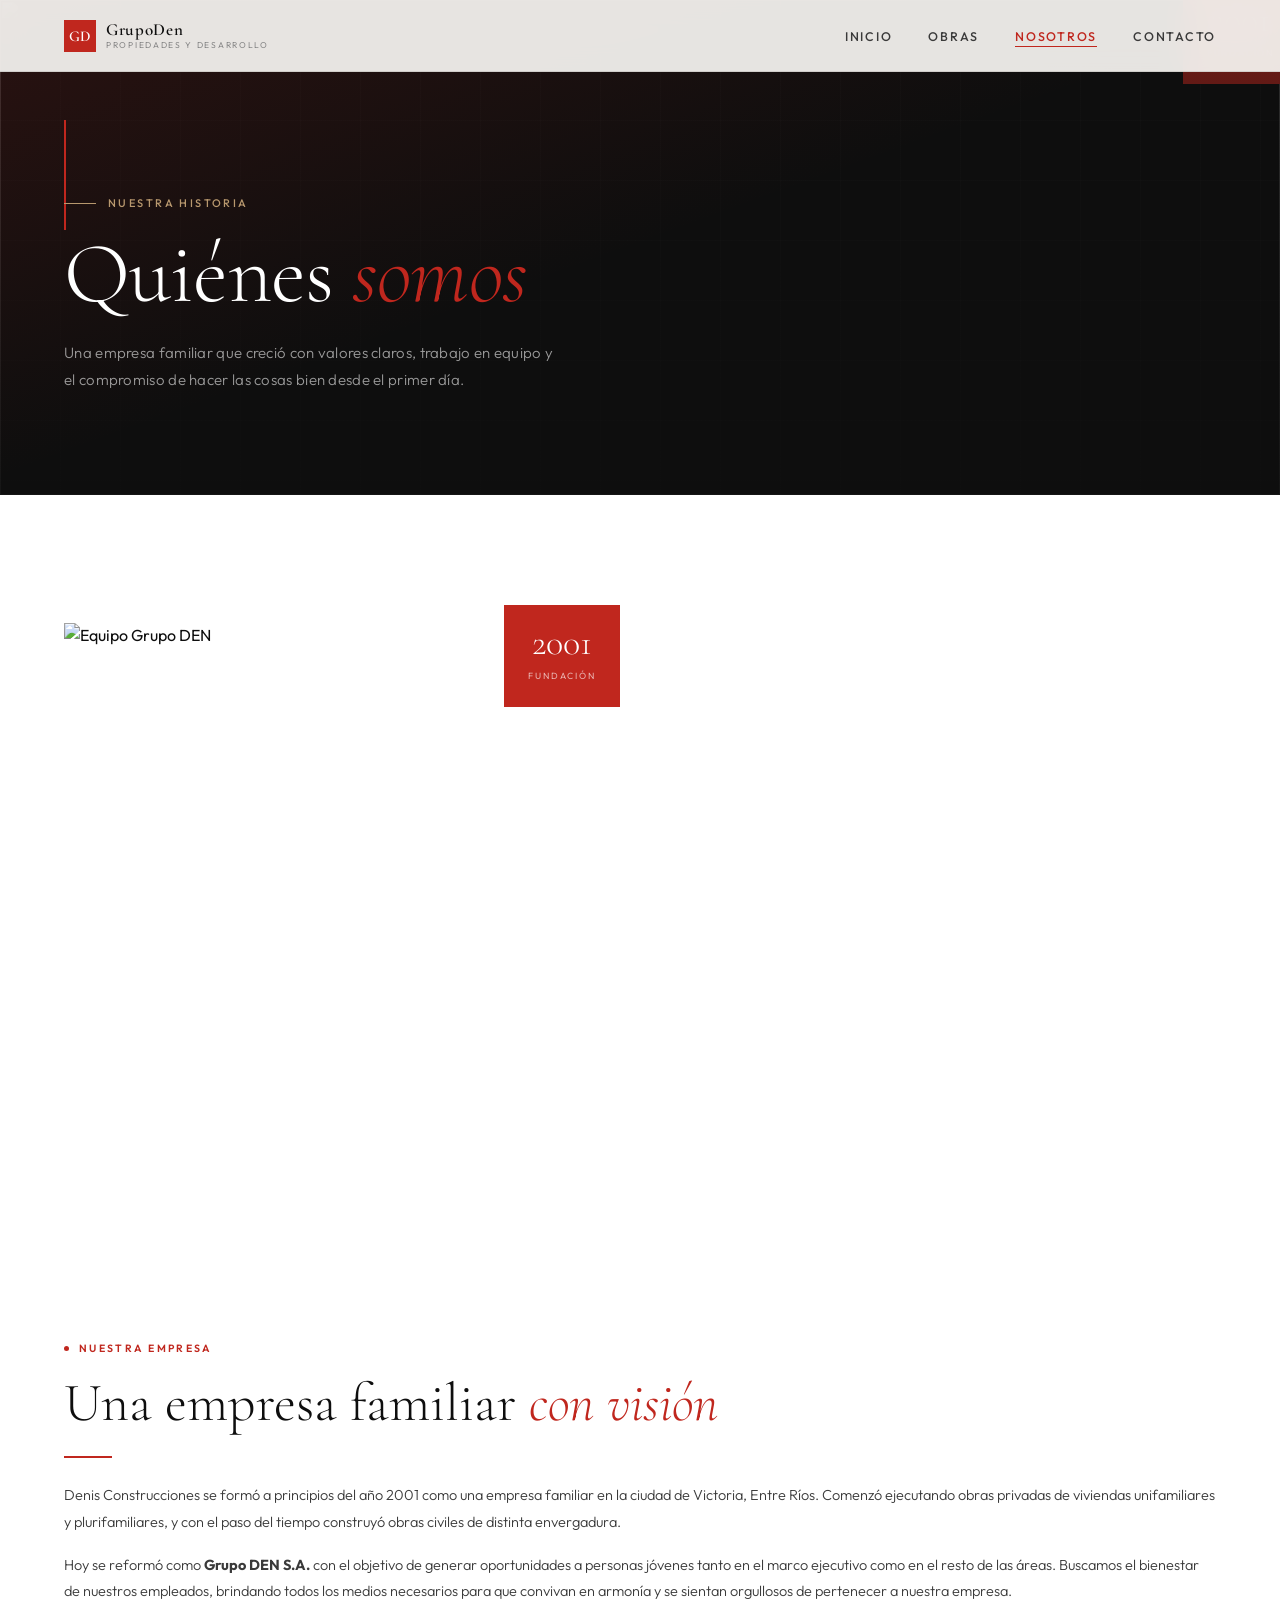
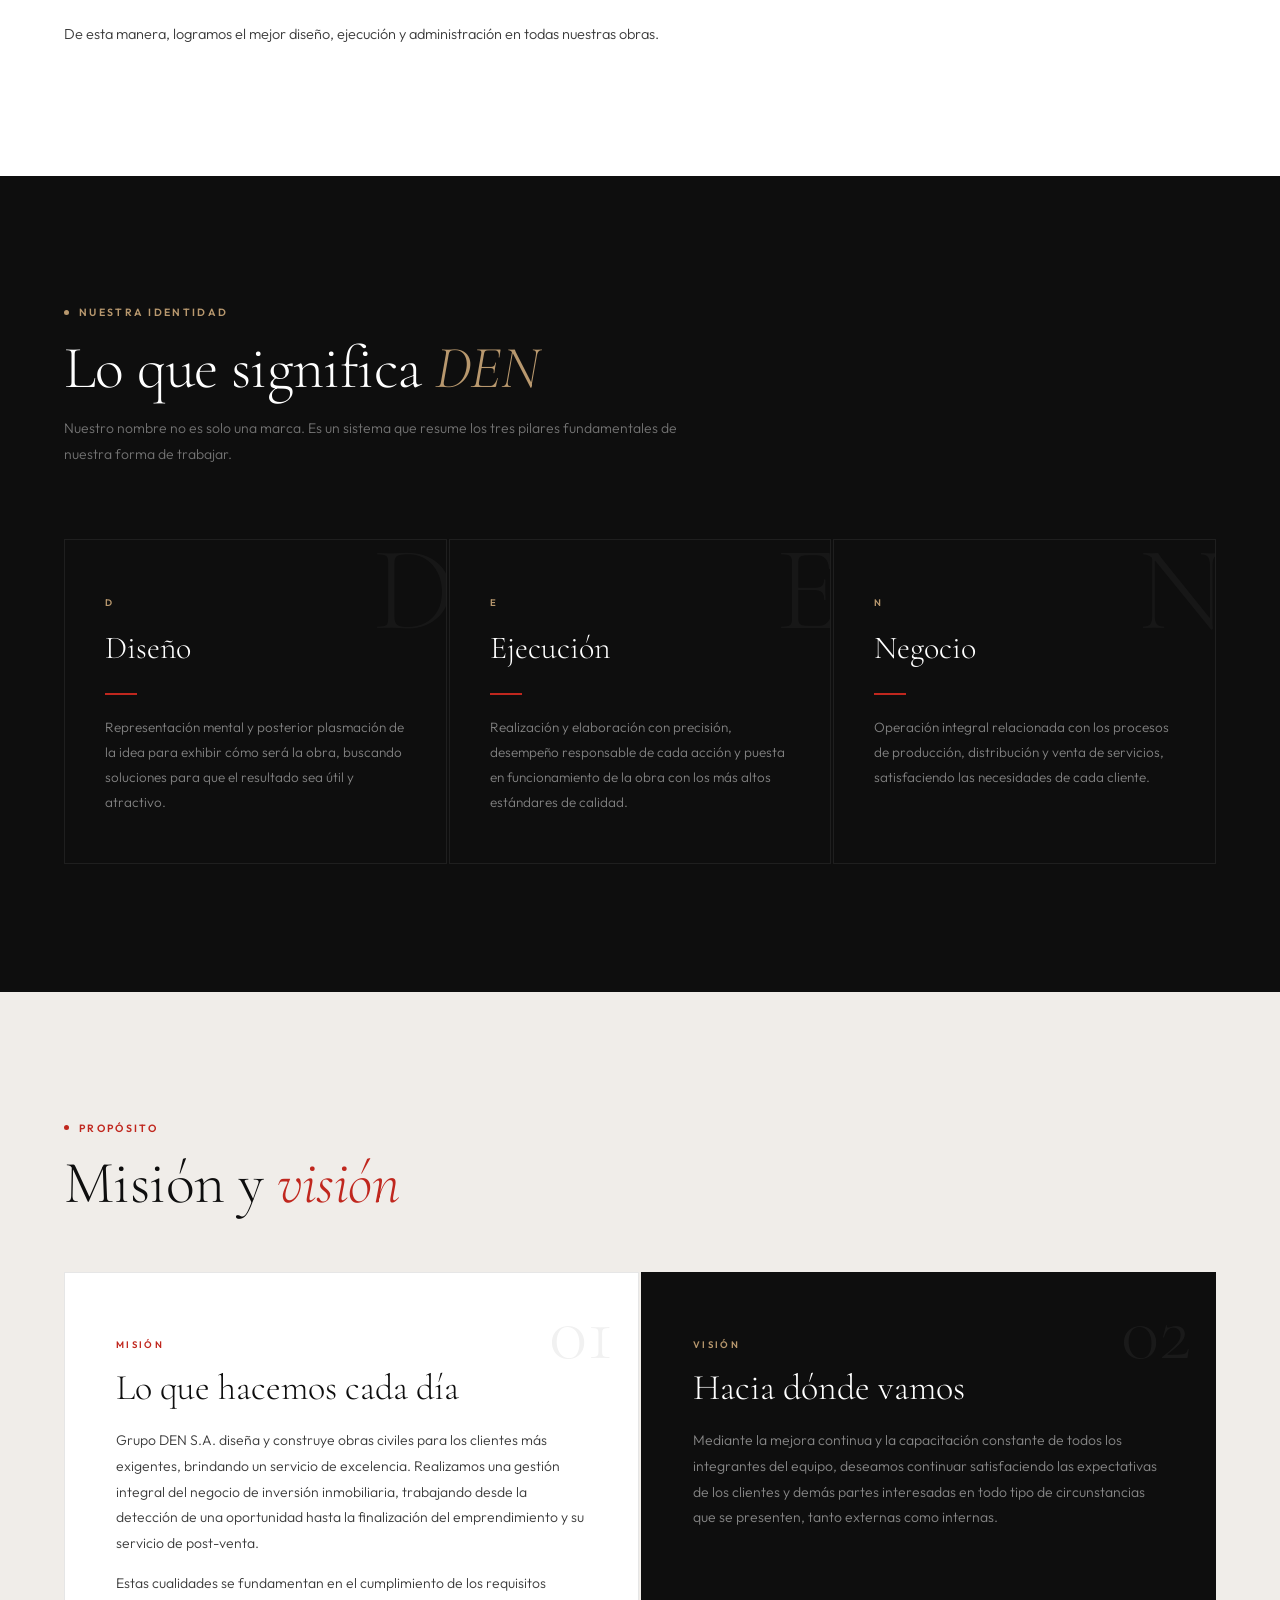
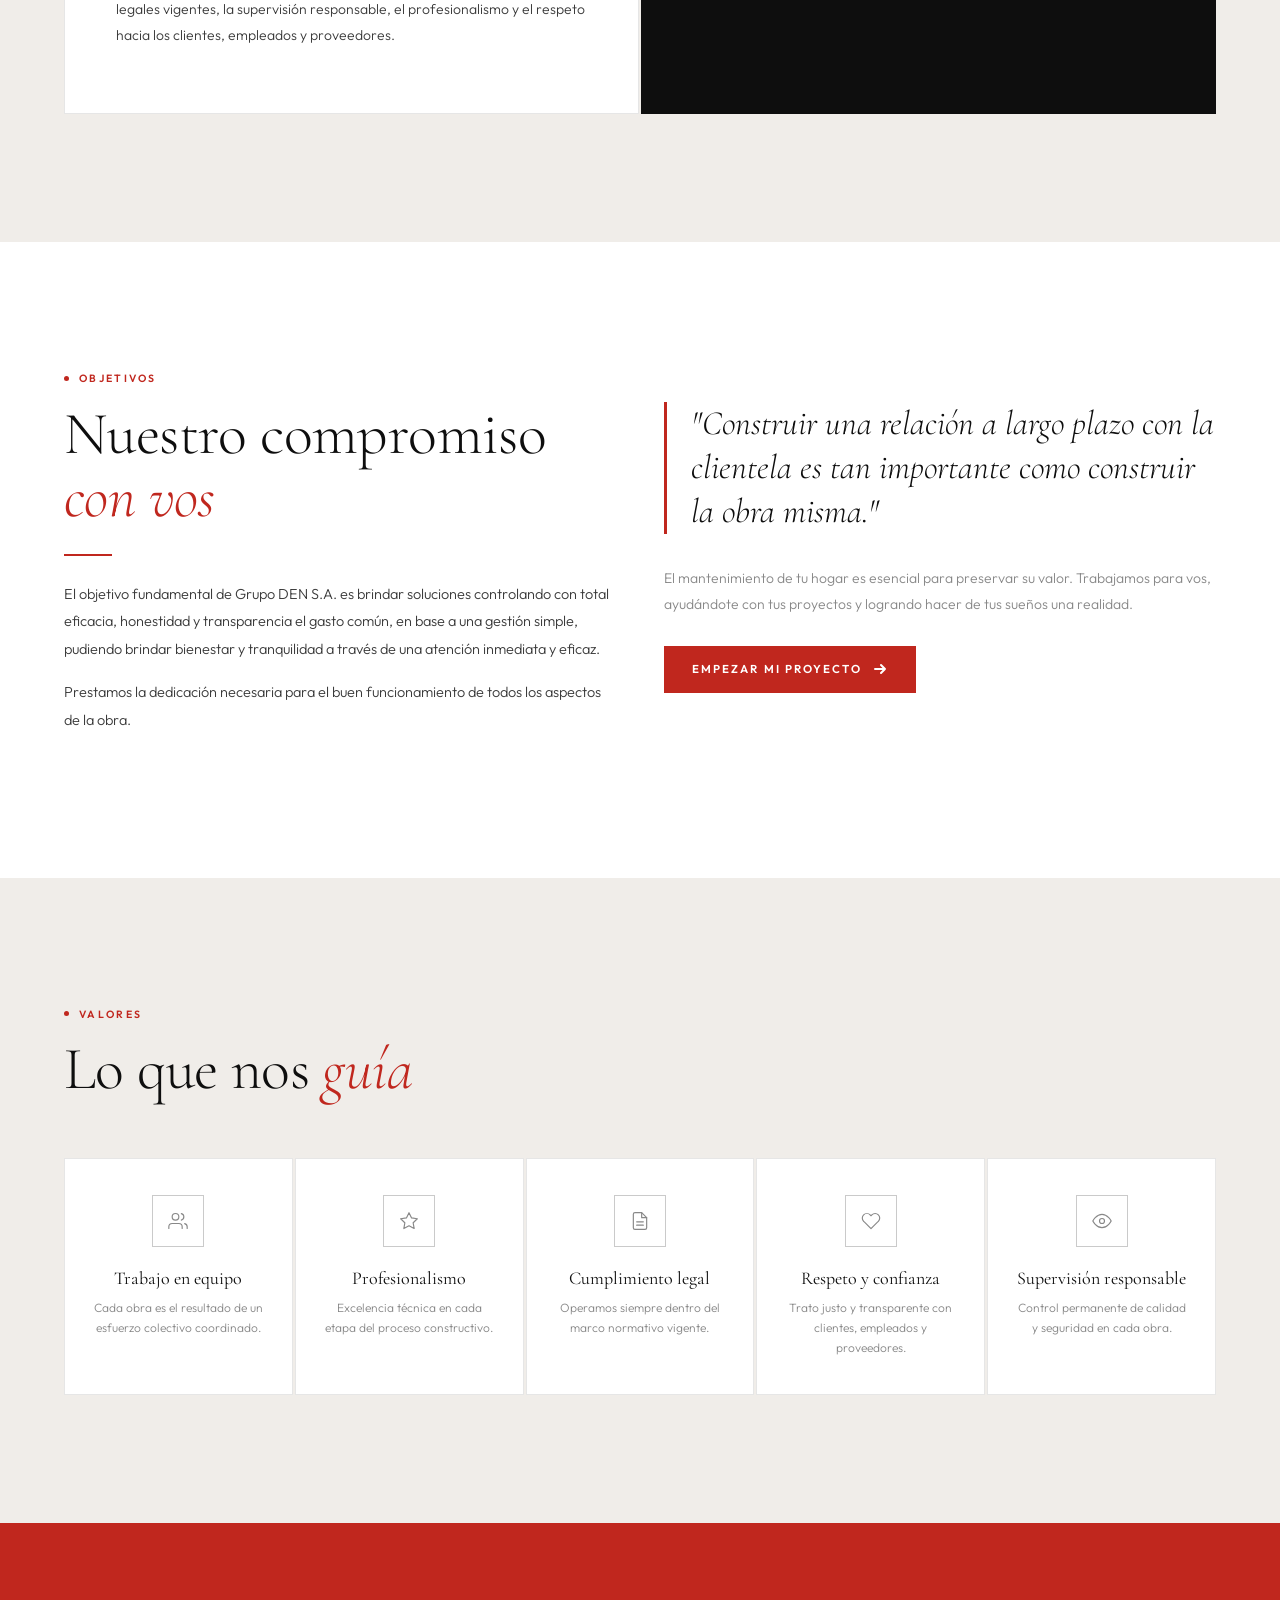
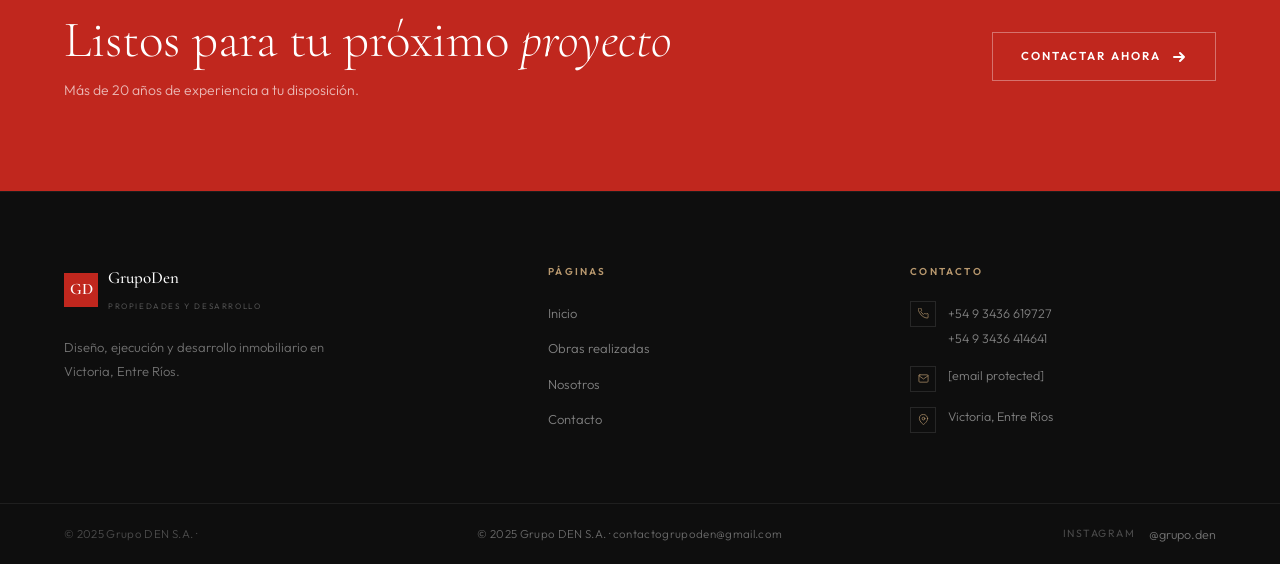
==== acerca.html @ 1c5326aa "main" ====
<!DOCTYPE html>
<html lang="es">
<head>
  <meta charset="UTF-8" />
  <meta name="viewport" content="width=device-width, initial-scale=1.0" />
  <meta name="description" content="Conocé a Grupo DEN — Misión, visión, valores e historia de la constructora familiar de Victoria, Entre Ríos." />
  <title>Nosotros | Grupo DEN</title>
  <link rel="preconnect" href="https://fonts.googleapis.com" />
  <link rel="preconnect" href="https://fonts.gstatic.com" crossorigin />
  <link href="https://fonts.googleapis.com/css2?family=Cormorant+Garamond:ital,wght@0,300;0,400;0,500;0,600;1,300;1,400&family=Outfit:wght@300;400;500;600&display=swap" rel="stylesheet" />
  <link rel="stylesheet" href="css/style.css" />
  <style>
    /* ── ACERCA-SPECIFIC ──────────────────────────────── */

    /* ─ Historia ────── */
    .historia-grid {
      display: grid;
      grid-template-columns: 1fr 1fr;
      gap: clamp(40px, 6vw, 100px);
      align-items: center;
    }
    @media (max-width: 860px) { .historia-grid { grid-template-columns: 1fr; } }

    .historia-img-wrap { position: relative; order: -1; }
    @media (max-width: 860px) { .historia-img-wrap { order: 0; } }

    .historia-img-wrap img {
      width: 100%; aspect-ratio: 3/4; object-fit: cover;
    }
    .historia-year {
      position: absolute; top: -18px; right: -18px;
      background: var(--red);
      padding: 20px 24px;
      text-align: center;
    }
    @media (max-width: 560px) { .historia-year { top: 0; right: 0; } }
    .historia-year strong {
      display: block; font-family: var(--font-display);
      font-size: 36px; font-weight: 300; color: #fff; line-height: 1;
    }
    .historia-year span {
      font-size: 9px; letter-spacing: 0.2em;
      text-transform: uppercase; color: rgba(255,255,255,0.65);
    }

    .historia-text h2 {
      font-family: var(--font-display);
      font-size: clamp(32px, 4.5vw, 54px);
      font-weight: 300; line-height: 1.1; margin-bottom: 24px;
    }
    .historia-text h2 em { font-style: italic; color: var(--red); }
    .historia-text p {
      font-size: 14.5px; font-weight: 300;
      color: var(--ink-soft); line-height: 1.85; margin-bottom: 16px;
    }
    .historia-text p:last-child { margin-bottom: 0; }

    /* ─ DEN Identidad ──── */
    .den-section { padding: clamp(72px,10vw,130px) var(--gutter); background: var(--ink); }
    .den-header {
      max-width: 620px; margin-bottom: 72px;
    }
    .den-grid {
      display: grid;
      grid-template-columns: repeat(3, 1fr);
      gap: 2px;
    }
    @media (max-width: 780px) { .den-grid { grid-template-columns: 1fr; } }

    .den-card {
      padding: 48px 40px;
      border: 1px solid rgba(255,255,255,0.07);
      position: relative; overflow: hidden;
      transition: background 0.3s;
    }
    .den-card:hover { background: rgba(255,255,255,0.03); }
    .den-letter {
      font-family: var(--font-display);
      font-size: 120px; font-weight: 300;
      line-height: 1; color: rgba(255,255,255,0.04);
      position: absolute; top: -10px; right: -10px;
      user-select: none; pointer-events: none;
      transition: color 0.3s;
    }
    .den-card:hover .den-letter { color: rgba(192,39,30,0.08); }
    .den-card-label {
      display: inline-block;
      font-size: 9.5px; letter-spacing: 0.25em;
      text-transform: uppercase; color: var(--gold);
      font-weight: 600; margin-bottom: 12px;
    }
    .den-card h3 {
      font-family: var(--font-display);
      font-size: 32px; font-weight: 300;
      color: #fff; margin-bottom: 20px;
    }
    .den-divider { width: 32px; height: 1.5px; background: var(--red); margin-bottom: 20px; }
    .den-card p {
      font-size: 13.5px; font-weight: 300;
      color: rgba(255,255,255,0.48); line-height: 1.85;
    }

    /* ─ Misión / Visión ──── */
    .mv-grid {
      display: grid;
      grid-template-columns: 1fr 1fr;
      gap: 2px;
      margin-top: 56px;
    }
    @media (max-width: 760px) { .mv-grid { grid-template-columns: 1fr; } }

    .mv-card {
      padding: clamp(40px, 5vw, 64px) clamp(32px, 4vw, 56px);
      background: var(--white);
      border: 1px solid var(--border);
      position: relative;
    }
    .mv-card--dark { background: var(--ink); border-color: transparent; }
    .mv-num {
      font-family: var(--font-display);
      font-size: 80px; font-weight: 300;
      color: rgba(14,14,14,0.06); line-height: 1;
      position: absolute; top: 20px; right: 24px;
      user-select: none;
    }
    .mv-card--dark .mv-num { color: rgba(255,255,255,0.05); }
    .mv-tag {
      font-size: 9.5px; letter-spacing: 0.24em;
      text-transform: uppercase; color: var(--red);
      font-weight: 600; margin-bottom: 16px; display: block;
    }
    .mv-card--dark .mv-tag { color: var(--gold); }
    .mv-card h3 {
      font-family: var(--font-display);
      font-size: 36px; font-weight: 300;
      line-height: 1.1; margin-bottom: 20px;
    }
    .mv-card--dark h3 { color: #fff; }
    .mv-card p {
      font-size: 14px; font-weight: 300;
      line-height: 1.85; color: var(--ink-soft);
    }
    .mv-card--dark p { color: rgba(255,255,255,0.5); }

    /* ─ Objetivos ──── */
    .objetivo-grid {
      display: grid;
      grid-template-columns: 1fr 1fr;
      gap: 48px;
      align-items: start;
    }
    @media (max-width: 760px) { .objetivo-grid { grid-template-columns: 1fr; } }
    .objetivo-text p {
      font-size: 14.5px; font-weight: 300;
      color: var(--ink-soft); line-height: 1.9; margin-bottom: 16px;
    }
    .objetivo-highlight {
      font-family: var(--font-display);
      font-size: clamp(22px, 3vw, 34px);
      font-weight: 300; line-height: 1.3;
      color: var(--ink); border-left: 3px solid var(--red);
      padding-left: 24px; margin: 32px 0;
      font-style: italic;
    }

    /* ─ Valores ──── */
    .valores-section { background: var(--surface-alt); }
    .valores-list {
      display: grid;
      grid-template-columns: repeat(5, 1fr);
      gap: 2px; margin-top: 56px;
    }
    @media (max-width: 900px) { .valores-list { grid-template-columns: repeat(3, 1fr); } }
    @media (max-width: 560px) { .valores-list { grid-template-columns: 1fr 1fr; } }

    .valor-card {
      background: var(--white);
      padding: 36px 28px;
      border: 1px solid var(--border);
      text-align: center;
      transition: border-color 0.25s, box-shadow 0.25s, transform 0.25s var(--ease-out);
    }
    .valor-card:hover {
      border-color: var(--border-strong);
      box-shadow: 0 6px 28px rgba(0,0,0,0.07);
      transform: translateY(-3px);
    }
    .valor-card-icon {
      width: 52px; height: 52px; margin: 0 auto 20px;
      border: 1.5px solid var(--border-strong);
      display: flex; align-items: center; justify-content: center;
      transition: background 0.25s, border-color 0.25s;
    }
    .valor-card:hover .valor-card-icon { background: var(--red); border-color: var(--red); }
    .valor-card-icon svg {
      width: 20px; height: 20px; stroke: var(--ink-muted);
      fill: none; stroke-width: 1.4;
      stroke-linecap: round; stroke-linejoin: round;
      transition: stroke 0.25s;
    }
    .valor-card:hover .valor-card-icon svg { stroke: #fff; }
    .valor-card h4 {
      font-family: var(--font-display);
      font-size: 18px; font-weight: 400;
      line-height: 1.3; margin-bottom: 8px;
    }
    .valor-card p {
      font-size: 12px; font-weight: 300;
      color: var(--ink-muted); line-height: 1.65;
    }

    /* ─ Equipo placeholder ──── */
    .team-section { background: var(--white); }
    .team-intro {
      display: flex; align-items: flex-end;
      justify-content: space-between; flex-wrap: wrap; gap: 24px;
      margin-bottom: 56px;
    }
    .team-grid {
      display: grid;
      grid-template-columns: repeat(3, 1fr);
      gap: 24px;
    }
    @media (max-width: 760px) { .team-grid { grid-template-columns: 1fr 1fr; } }
    @media (max-width: 460px) { .team-grid { grid-template-columns: 1fr; } }

    .team-card { text-align: center; }
    .team-photo {
      width: 100%; aspect-ratio: 3/4; object-fit: cover;
      background: var(--surface-alt); margin-bottom: 18px;
      display: block;
    }
    .team-name {
      font-family: var(--font-display);
      font-size: 20px; font-weight: 400;
    }
    .team-role {
      font-size: 11px; letter-spacing: 0.16em;
      text-transform: uppercase; color: var(--ink-muted);
      font-weight: 500; margin-top: 4px;
    }

    /* ─ CTA ──── */
    .acerca-cta {
      background: var(--red);
      padding: clamp(56px,7vw,96px) var(--gutter);
      display: flex; align-items: center;
      justify-content: space-between; flex-wrap: wrap; gap: 32px;
    }
    .acerca-cta h2 {
      font-family: var(--font-display);
      font-size: clamp(28px, 4vw, 52px);
      font-weight: 300; color: #fff; line-height: 1.1;
    }
    .acerca-cta h2 em { font-style: italic; }
    .acerca-cta p {
      font-size: 14px; color: rgba(255,255,255,0.68);
      font-weight: 300; margin-top: 10px;
    }

    /* ── PLACEHOLDERS (remover cuando tengas fotos reales) ── */
    .historia-ph {
      width: 100%; aspect-ratio: 3/4;
      background: linear-gradient(145deg, #1a1a1a 0%, #1e1c18 100%);
      display: flex; align-items: center; justify-content: center;
      position: relative;
    }
    .ph-inner {
      display: flex; flex-direction: column;
      align-items: center; gap: 10px; opacity: 0.4;
    }
    .ph-inner span {
      font-size: 9.5px; letter-spacing: 0.20em;
      text-transform: uppercase; color: rgba(255,255,255,0.55);
      font-family: var(--font-body);
    }
  </style>
</head>
<body>

  <!-- ─── NAVBAR ─────────────────────────────────────────── -->
  <nav class="navbar" id="navbar">
    <a href="index.html" class="nav-logo" aria-label="Grupo DEN inicio">
      <div class="nav-logo-mark"><span>GD</span></div>
      <div class="nav-logo-text">
        <strong>GrupoDen</strong>
        <small>Propiedades y Desarrollo</small>
      </div>
    </a>
    <button class="nav-toggle" id="navToggle" aria-label="Menú" aria-expanded="false">
      <span></span><span></span><span></span>
    </button>
    <ul class="nav-links" id="navList">
      <li><a href="index.html">Inicio</a></li>
      <li><a href="obras.html">Obras</a></li>
      <li><a href="acerca.html" class="active">Nosotros</a></li>
      <li><a href="contacto.html">Contacto</a></li>
    </ul>
  </nav>

  <!-- ─── HERO ──────────────────────────────────────────── -->
  <header class="page-hero">
    <div class="hero-grid-bg"></div>
    <div class="hero-overlay"></div>
    <img src="https://images.unsplash.com/photo-1504307651254-35680f356dfd?w=1600&q=80&auto=format&fit=crop" alt="" class="hero-img" />
    <div class="hero-bar"></div>
    <div class="hero-body">
      <div class="eyebrow">
        <span class="eyebrow-line"></span>
        <span>Nuestra historia</span>
      </div>
      <h1>Quiénes <em>somos</em></h1>
      <p>Una empresa familiar que creció con valores claros, trabajo en equipo y el compromiso de hacer las cosas bien desde el primer día.</p>
    </div>
  </header>

  <!-- ─── HISTORIA ───────────────────────────────────────── -->
  <section class="section section--white">
    <div class="historia-grid">
      <div class="historia-img-wrap reveal">
        <img src="https://images.unsplash.com/photo-1581578731548-c64695cc6952?w=800&q=80&auto=format&fit=crop" alt="Equipo Grupo DEN" loading="lazy" />
        <div class="historia-year">
          <strong>2001</strong>
          <span>Fundación</span>
        </div>
      </div>
        <div class="historia-year">
          <strong>2001</strong>
          <span>Fundación</span>
        </div>
      </div>
      <div class="historia-text">
        <div class="section-label reveal"><span class="section-label-dot"></span><span>Nuestra empresa</span></div>
        <h2 class="reveal">Una empresa familiar <em>con visión</em></h2>
        <div class="divider reveal"></div>
        <p class="reveal">Denis Construcciones se formó a principios del año 2001 como una empresa familiar en la ciudad de Victoria, Entre Ríos. Comenzó ejecutando obras privadas de viviendas unifamiliares y plurifamiliares, y con el paso del tiempo construyó obras civiles de distinta envergadura.</p>
        <p class="reveal reveal-d1">Hoy se reformó como <strong>Grupo DEN S.A.</strong> con el objetivo de generar oportunidades a personas jóvenes tanto en el marco ejecutivo como en el resto de las áreas. Buscamos el bienestar de nuestros empleados, brindando todos los medios necesarios para que convivan en armonía y se sientan orgullosos de pertenecer a nuestra empresa.</p>
        <p class="reveal reveal-d2">De esta manera, logramos el mejor diseño, ejecución y administración en todas nuestras obras.</p>
      </div>
    </div>
  </section>

  <!-- ─── DEN ─────────────────────────────────────────────── -->
  <section class="den-section">
    <div class="den-header">
      <div class="section-label" style="margin-bottom:16px;">
        <span class="section-label-dot" style="background:var(--gold)"></span>
        <span style="color:var(--gold)">Nuestra identidad</span>
      </div>
      <h2 class="section-title section-title--light reveal">Lo que significa <em>DEN</em></h2>
      <p style="font-size:14px;color:rgba(255,255,255,0.42);font-weight:300;line-height:1.8;margin-top:16px;" class="reveal">Nuestro nombre no es solo una marca. Es un sistema que resume los tres pilares fundamentales de nuestra forma de trabajar.</p>
    </div>
    <div class="den-grid">
      <div class="den-card reveal">
        <div class="den-letter">D</div>
        <span class="den-card-label">D</span>
        <h3>Diseño</h3>
        <div class="den-divider"></div>
        <p>Representación mental y posterior plasmación de la idea para exhibir cómo será la obra, buscando soluciones para que el resultado sea útil y atractivo.</p>
      </div>
      <div class="den-card reveal reveal-d2">
        <div class="den-letter">E</div>
        <span class="den-card-label">E</span>
        <h3>Ejecución</h3>
        <div class="den-divider"></div>
        <p>Realización y elaboración con precisión, desempeño responsable de cada acción y puesta en funcionamiento de la obra con los más altos estándares de calidad.</p>
      </div>
      <div class="den-card reveal reveal-d4">
        <div class="den-letter">N</div>
        <span class="den-card-label">N</span>
        <h3>Negocio</h3>
        <div class="den-divider"></div>
        <p>Operación integral relacionada con los procesos de producción, distribución y venta de servicios, satisfaciendo las necesidades de cada cliente.</p>
      </div>
    </div>
  </section>

  <!-- ─── MISIÓN & VISIÓN ────────────────────────────────── -->
  <section class="section section--alt">
    <div class="reveal">
      <div class="section-label"><span class="section-label-dot"></span><span>Propósito</span></div>
      <h2 class="section-title">Misión y <em>visión</em></h2>
    </div>
    <div class="mv-grid">
      <div class="mv-card reveal reveal-d1">
        <div class="mv-num">01</div>
        <span class="mv-tag">Misión</span>
        <h3>Lo que hacemos cada día</h3>
        <p>Grupo DEN S.A. diseña y construye obras civiles para los clientes más exigentes, brindando un servicio de excelencia. Realizamos una gestión integral del negocio de inversión inmobiliaria, trabajando desde la detección de una oportunidad hasta la finalización del emprendimiento y su servicio de post-venta.</p>
        <p style="margin-top:14px;">Estas cualidades se fundamentan en el cumplimiento de los requisitos legales vigentes, la supervisión responsable, el profesionalismo y el respeto hacia los clientes, empleados y proveedores.</p>
      </div>
      <div class="mv-card mv-card--dark reveal reveal-d2">
        <div class="mv-num">02</div>
        <span class="mv-tag">Visión</span>
        <h3>Hacia dónde vamos</h3>
        <p>Mediante la mejora continua y la capacitación constante de todos los integrantes del equipo, deseamos continuar satisfaciendo las expectativas de los clientes y demás partes interesadas en todo tipo de circunstancias que se presenten, tanto externas como internas.</p>
      </div>
    </div>
  </section>

  <!-- ─── OBJETIVOS ─────────────────────────────────────── -->
  <section class="section section--white">
    <div class="objetivo-grid">
      <div>
        <div class="section-label reveal"><span class="section-label-dot"></span><span>Objetivos</span></div>
        <h2 class="section-title reveal">Nuestro compromiso <em>con vos</em></h2>
        <div class="divider reveal"></div>
        <div class="objetivo-text reveal">
          <p>El objetivo fundamental de Grupo DEN S.A. es brindar soluciones controlando con total eficacia, honestidad y transparencia el gasto común, en base a una gestión simple, pudiendo brindar bienestar y tranquilidad a través de una atención inmediata y eficaz.</p>
          <p>Prestamos la dedicación necesaria para el buen funcionamiento de todos los aspectos de la obra.</p>
        </div>
      </div>
      <div class="reveal reveal-d2">
        <div class="objetivo-highlight">
          "Construir una relación a largo plazo con la clientela es tan importante como construir la obra misma."
        </div>
        <p style="font-size:14px;font-weight:300;color:var(--ink-muted);line-height:1.85;">El mantenimiento de tu hogar es esencial para preservar su valor. Trabajamos para vos, ayudándote con tus proyectos y logrando hacer de tus sueños una realidad.</p>
        <a href="contacto.html" class="btn btn--red" style="margin-top:28px;">
          Empezar mi proyecto
          <svg class="btn-arrow" viewBox="0 0 16 16" fill="none" stroke="currentColor" stroke-width="2" stroke-linecap="round" stroke-linejoin="round"><path d="M3 8h10M9 4l4 4-4 4"/></svg>
        </a>
      </div>
    </div>
  </section>

  <!-- ─── VALORES ───────────────────────────────────────── -->
  <section class="section valores-section">
    <div class="reveal">
      <div class="section-label"><span class="section-label-dot"></span><span>Valores</span></div>
      <h2 class="section-title">Lo que nos <em>guía</em></h2>
    </div>
    <div class="valores-list">
      <div class="valor-card reveal reveal-d1">
        <div class="valor-card-icon">
          <svg viewBox="0 0 24 24"><path d="M17 21v-2a4 4 0 00-4-4H5a4 4 0 00-4 4v2"/><circle cx="9" cy="7" r="4"/><path d="M23 21v-2a4 4 0 00-3-3.87"/><path d="M16 3.13a4 4 0 010 7.75"/></svg>
        </div>
        <h4>Trabajo en equipo</h4>
        <p>Cada obra es el resultado de un esfuerzo colectivo coordinado.</p>
      </div>
      <div class="valor-card reveal reveal-d2">
        <div class="valor-card-icon">
          <svg viewBox="0 0 24 24"><polygon points="12 2 15.09 8.26 22 9.27 17 14.14 18.18 21.02 12 17.77 5.82 21.02 7 14.14 2 9.27 8.91 8.26 12 2"/></svg>
        </div>
        <h4>Profesionalismo</h4>
        <p>Excelencia técnica en cada etapa del proceso constructivo.</p>
      </div>
      <div class="valor-card reveal reveal-d3">
        <div class="valor-card-icon">
          <svg viewBox="0 0 24 24"><path d="M14 2H6a2 2 0 00-2 2v16a2 2 0 002 2h12a2 2 0 002-2V8z"/><polyline points="14 2 14 8 20 8"/><line x1="16" y1="13" x2="8" y2="13"/><line x1="16" y1="17" x2="8" y2="17"/></svg>
        </div>
        <h4>Cumplimiento legal</h4>
        <p>Operamos siempre dentro del marco normativo vigente.</p>
      </div>
      <div class="valor-card reveal reveal-d4">
        <div class="valor-card-icon">
          <svg viewBox="0 0 24 24"><path d="M20.84 4.61a5.5 5.5 0 00-7.78 0L12 5.67l-1.06-1.06a5.5 5.5 0 00-7.78 7.78l1.06 1.06L12 21.23l7.78-7.78 1.06-1.06a5.5 5.5 0 000-7.78z"/></svg>
        </div>
        <h4>Respeto y confianza</h4>
        <p>Trato justo y transparente con clientes, empleados y proveedores.</p>
      </div>
      <div class="valor-card reveal reveal-d5">
        <div class="valor-card-icon">
          <svg viewBox="0 0 24 24"><path d="M1 12s4-8 11-8 11 8 11 8-4 8-11 8-11-8-11-8z"/><circle cx="12" cy="12" r="3"/></svg>
        </div>
        <h4>Supervisión responsable</h4>
        <p>Control permanente de calidad y seguridad en cada obra.</p>
      </div>
    </div>
  </section>

  <!-- ─── EQUIPO ─────────────────────────────────────────── -->
  <!--
    SECCIÓN EQUIPO (opcional):
    Si querés mostrar al equipo, descomentá esta sección,
    agregá las fotos en images/equipo/ y editá los datos.

  <section class="section team-section">
    <div class="team-intro">
      <div class="reveal">
        <div class="section-label"><span class="section-label-dot"></span><span>Equipo</span></div>
        <h2 class="section-title">Las personas detrás <em>de cada obra</em></h2>
      </div>
    </div>
    <div class="team-grid">
      <div class="team-card reveal">
        <img src="images/equipo/miembro-01.jpg" alt="Nombre" class="team-photo" loading="lazy" />
        <div class="team-name">Nombre Apellido</div>
        <div class="team-role">Director / Fundador</div>
      </div>
      <div class="team-card reveal reveal-d2">
        <img src="images/equipo/miembro-02.jpg" alt="Nombre" class="team-photo" loading="lazy" />
        <div class="team-name">Nombre Apellido</div>
        <div class="team-role">Jefe de Obra</div>
      </div>
      <div class="team-card reveal reveal-d4">
        <img src="images/equipo/miembro-03.jpg" alt="Nombre" class="team-photo" loading="lazy" />
        <div class="team-name">Nombre Apellido</div>
        <div class="team-role">Arquitecta</div>
      </div>
    </div>
  </section>
  -->

  <!-- ─── CTA ────────────────────────────────────────────── -->
  <div class="acerca-cta">
    <div class="reveal">
      <h2>Listos para tu próximo <em>proyecto</em></h2>
      <p>Más de 20 años de experiencia a tu disposición.</p>
    </div>
    <a href="contacto.html" class="btn btn--outline-light reveal reveal-d2">
      Contactar ahora
      <svg class="btn-arrow" viewBox="0 0 16 16" fill="none" stroke="currentColor" stroke-width="2" stroke-linecap="round" stroke-linejoin="round"><path d="M3 8h10M9 4l4 4-4 4"/></svg>
    </a>
  </div>

  <!-- ─── FOOTER ─────────────────────────────────────────── -->
  <footer class="site-footer">
    <div class="footer-main">
      <div class="footer-brand">
        <a href="index.html" class="footer-logo">
          <div class="footer-logo-mark"><span>GD</span></div>
          <div class="footer-logo-text">
            <strong>GrupoDen</strong>
            <small>Propiedades y Desarrollo</small>
          </div>
        </a>
        <p>Diseño, ejecución y desarrollo inmobiliario en Victoria, Entre Ríos.</p>
      </div>
      <div>
        <div class="footer-col-title">Páginas</div>
        <ul class="footer-links">
          <li><a href="index.html">Inicio</a></li>
          <li><a href="obras.html">Obras realizadas</a></li>
          <li><a href="acerca.html">Nosotros</a></li>
          <li><a href="contacto.html">Contacto</a></li>
        </ul>
      </div>
      <div>
        <div class="footer-col-title">Contacto</div>
        <div class="footer-contact-item">
          <div class="fc-icon">
            <svg viewBox="0 0 24 24"><path d="M22 16.92v3a2 2 0 01-2.18 2 19.79 19.79 0 01-8.63-3.07A19.5 19.5 0 013.09 9.81 19.79 19.79 0 01.06 1.18 2 2 0 012.03 0h3a2 2 0 012 1.72 12.84 12.84 0 00.7 2.81 2 2 0 01-.45 2.11L6.09 7.91a16 16 0 006 6l1.27-1.27a2 2 0 012.11-.45 12.84 12.84 0 002.81.7A2 2 0 0122 14.92z"/></svg>
          </div>
          <div>
            <a href="tel:+5493436619727">+54 9 3436 619727</a><br />
            <a href="tel:+5493436414641">+54 9 3436 414641</a>
          </div>
        </div>
        <div class="footer-contact-item">
          <div class="fc-icon">
            <svg viewBox="0 0 24 24"><path d="M4 4h16c1.1 0 2 .9 2 2v12c0 1.1-.9 2-2 2H4c-1.1 0-2-.9-2-2V6c0-1.1.9-2 2-2z"/><polyline points="22,6 12,13 2,6"/></svg>
          </div>
          <a href="/cdn-cgi/l/email-protection#d5b6babba1b4b6a1bab2a7a0a5bab1b0bb95b2b8b4bcb9fbb6bab8"><span class="__cf_email__" data-cfemail="33505c5d475250475c544146435c57565d73545e525a5f1d505c5e">[email&#160;protected]</span></a>
        </div>
        <div class="footer-contact-item">
          <div class="fc-icon">
            <svg viewBox="0 0 24 24"><path d="M21 10c0 7-9 13-9 13s-9-6-9-13a9 9 0 0118 0z"/><circle cx="12" cy="10" r="3"/></svg>
          </div>
          <span>Victoria, Entre Ríos</span>
        </div>
      </div>
    </div>
    <div class="footer-bottom">
      <p class="footer-copy">© 2025 Grupo DEN S.A. · <a href="/cdn-cgi/l/email-protection#87e4e8e9f3e6e4f3e8e0f5f2f7e8e3e2e9c7e0eae6eeeba9e4e8ea"><span class="__cf_email__" data-cfemail="8eede1e0faefedfae1e9fcfbfee1eaebe0cee9e3efe7e2    </div>
    <div class="footer-bottom">
      <p class="footer-copy">© 2025 Grupo DEN S.A. &middot; <a href="&#109;&#97;&#105;&#108;&#116;&#111;&#58;&#99;&#111;&#110;&#116;&#97;&#99;&#116;&#111;&#103;&#114;&#117;&#112;&#111;&#100;&#101;&#110;&#64;&#103;&#109;&#97;&#105;&#108;&#46;&#99;&#111;&#109;">&#99;&#111;&#110;&#116;&#97;&#99;&#116;&#111;&#103;&#114;&#117;&#112;&#111;&#100;&#101;&#110;&#64;&#103;&#109;&#97;&#105;&#108;&#46;&#99;&#111;&#109;</a></p>
      <div class="footer-social">
        <span>Instagram</span>
        <a href="https://instagram.com/grupo.den" target="_blank" rel="noopener">@grupo.den</a>
      </div>
    </div>
  </footer>

  <script>
  (function(){
    'use strict';
    document.documentElement.classList.add('js-ready');
    var navbar=document.getElementById('navbar');
    var toggle=document.getElementById('navToggle');
    var navList=document.getElementById('navList');
    if(navbar){window.addEventListener('scroll',function(){navbar.classList.toggle('scrolled',window.scrollY>20);},{passive:true});}
    if(toggle&&navList){
      toggle.addEventListener('click',function(){var o=navList.classList.toggle('open');toggle.classList.toggle('open',o);toggle.setAttribute('aria-expanded',String(o));});
      navList.querySelectorAll('a').forEach(function(a){a.addEventListener('click',function(){navList.classList.remove('open');toggle.classList.remove('open');toggle.setAttribute('aria-expanded','false');});});
    }
    var els=document.querySelectorAll('.reveal');
    if('IntersectionObserver' in window&&els.length){
      var io=new IntersectionObserver(function(entries){entries.forEach(function(e){if(e.isIntersecting){e.target.classList.add('visible');io.unobserve(e.target);}});},{threshold:0,rootMargin:'0px'});
      els.forEach(function(el){io.observe(el);});
    } else {els.forEach(function(el){el.classList.add('visible');});}
    
  })();
  </script>
</body>
</html>
---- css/style.css ----
/* ═══════════════════════════════════════════════════════════
   GRUPO DEN — Design System
   Tipografía: Cormorant Garamond (display) + Outfit (body)
   Paleta: Ink / Surface / Red / Gold
   ═══════════════════════════════════════════════════════════ */

/* ─── TOKENS ─────────────────────────────────────────────── */
:root {
  --ink:          #0e0e0e;
  --ink-soft:     #3a3a3a;
  --ink-muted:    #888888;
  --surface:      #f7f5f2;
  --surface-alt:  #f0ede9;
  --white:        #ffffff;
  --red:          #c0271e;
  --red-dark:     #9b1e17;
  --gold:         #b8986e;
  --border:       rgba(14,14,14,0.10);
  --border-strong:rgba(14,14,14,0.22);

  --font-display: 'Cormorant Garamond', Georgia, serif;
  --font-body:    'Outfit', sans-serif;

  --ease-out:    cubic-bezier(0.16, 1, 0.3, 1);
  --ease-smooth: cubic-bezier(0.45, 0, 0.55, 1);

  --max-w: 1280px;
  --gutter: clamp(24px, 5vw, 80px);
}

/* ─── RESET ───────────────────────────────────────────────── */
*, *::before, *::after { box-sizing: border-box; margin: 0; padding: 0; }
html { scroll-behavior: smooth; }
img { display: block; max-width: 100%; }
a { color: inherit; }

body {
  font-family: var(--font-body);
  background: var(--surface);
  color: var(--ink);
  line-height: 1.6;
  -webkit-font-smoothing: antialiased;
  overflow-x: hidden;
}

/* ─── NAVBAR ─────────────────────────────────────────────── */
.navbar {
  position: fixed;
  top: 0; left: 0; right: 0;
  z-index: 200;
  display: flex;
  align-items: center;
  justify-content: space-between;
  padding: 0 var(--gutter);
  height: 72px;
  background: rgba(247,245,242,0.93);
  backdrop-filter: blur(14px);
  -webkit-backdrop-filter: blur(14px);
  border-bottom: 1px solid var(--border);
  transition: box-shadow 0.3s var(--ease-out);
}
.navbar.scrolled { box-shadow: 0 4px 32px rgba(0,0,0,0.07); }

.nav-logo {
  display: flex; align-items: center; gap: 10px;
  text-decoration: none; flex-shrink: 0;
}
.nav-logo-mark {
  width: 32px; height: 32px;
  background: var(--red);
  display: flex; align-items: center; justify-content: center;
}
.nav-logo-mark span {
  color: #fff;
  font-family: var(--font-display);
  font-size: 15px; font-weight: 600;
  letter-spacing: 0.02em;
}
.nav-logo-text { display: flex; flex-direction: column; line-height: 1.1; }
.nav-logo-text strong {
  font-family: var(--font-display);
  font-size: 17px; font-weight: 600;
  letter-spacing: 0.04em; color: var(--ink);
}
.nav-logo-text small {
  font-size: 8.5px; letter-spacing: 0.20em;
  text-transform: uppercase; color: var(--ink-muted); font-weight: 400;
}

.nav-links { display: flex; gap: 36px; list-style: none; }
.nav-links a {
  text-decoration: none; font-size: 12.5px;
  letter-spacing: 0.14em; text-transform: uppercase;
  font-weight: 500; color: var(--ink-soft);
  position: relative; padding-bottom: 3px;
  transition: color 0.25s;
}
.nav-links a::after {
  content: ''; position: absolute;
  left: 0; bottom: 0; width: 0; height: 1px;
  background: var(--red);
  transition: width 0.3s var(--ease-out);
}
.nav-links a:hover { color: var(--ink); }
.nav-links a:hover::after { width: 100%; }
.nav-links a.active { color: var(--red); }
.nav-links a.active::after { width: 100%; }

/* Mobile menu */
.nav-toggle {
  display: none;
  flex-direction: column; gap: 5px;
  cursor: pointer; padding: 4px;
  background: none; border: none;
}
.nav-toggle span {
  display: block; width: 24px; height: 1.5px;
  background: var(--ink);
  transition: transform 0.3s var(--ease-out), opacity 0.2s;
}
.nav-toggle.open span:nth-child(1) { transform: translateY(6.5px) rotate(45deg); }
.nav-toggle.open span:nth-child(2) { opacity: 0; }
.nav-toggle.open span:nth-child(3) { transform: translateY(-6.5px) rotate(-45deg); }

@media (max-width: 768px) {
  .nav-toggle { display: flex; }
  .nav-links {
    position: fixed;
    top: 72px; left: 0; right: 0;
    background: var(--surface);
    border-bottom: 1px solid var(--border);
    flex-direction: column; gap: 0;
    padding: 8px 0 16px;
    transform: translateY(-110%);
    transition: transform 0.35s var(--ease-out);
    box-shadow: 0 16px 40px rgba(0,0,0,0.08);
  }
  .nav-links.open { transform: translateY(0); }
  .nav-links li a {
    display: block;
    padding: 14px var(--gutter);
    font-size: 13px;
  }
}

/* ─── HERO BASE ───────────────────────────────────────────── */
.page-hero {
  padding-top: 72px;
  min-height: 55vh;
  display: flex; align-items: flex-end;
  position: relative; overflow: hidden;
  background: var(--ink);
}
.hero-grid-bg {
  position: absolute; inset: 0; z-index: 0;
  background-image:
    linear-gradient(rgba(255,255,255,0.025) 1px, transparent 1px),
    linear-gradient(90deg, rgba(255,255,255,0.025) 1px, transparent 1px);
  background-size: 60px 60px;
}
.hero-overlay {
  position: absolute; inset: 0; z-index: 1;
  background:
    linear-gradient(160deg, rgba(192,39,30,0.16) 0%, transparent 50%),
    linear-gradient(to bottom, rgba(14,14,14,0.45) 0%, rgba(14,14,14,0.88) 100%);
}
.hero-img {
  position: absolute; inset: 0; z-index: 0;
  width: 100%; height: 100%; object-fit: cover;
  opacity: 0.35;
}
.hero-bar {
  position: absolute;
  left: var(--gutter); top: 120px;
  width: 2px; height: 0;
  background: var(--red); z-index: 2;
  animation: growBar 1.2s 0.4s var(--ease-out) forwards;
}
@keyframes growBar { to { height: 110px; } }

.hero-body {
  position: relative; z-index: 2;
  padding: clamp(60px, 8vw, 110px) var(--gutter);
  max-width: 900px;
}
.eyebrow {
  display: flex; align-items: center; gap: 12px;
  margin-bottom: 18px;
  opacity: 0;
  animation: fadeUp 0.9s 0.2s var(--ease-out) forwards;
}
.eyebrow-line { display: block; width: 32px; height: 1px; background: var(--gold); }
.eyebrow span {
  font-size: 11px; letter-spacing: 0.22em;
  text-transform: uppercase; color: var(--gold); font-weight: 500;
}
.hero-body h1 {
  font-family: var(--font-display);
  font-size: clamp(44px, 7vw, 86px);
  font-weight: 300; line-height: 1.0;
  color: #fff; letter-spacing: -0.01em;
  margin-bottom: 22px;
  opacity: 0;
  animation: fadeUp 1s 0.35s var(--ease-out) forwards;
}
.hero-body h1 em { font-style: italic; color: var(--red); }
.hero-body p {
  font-size: 15px; font-weight: 300;
  color: rgba(255,255,255,0.58);
  letter-spacing: 0.02em; max-width: 500px;
  line-height: 1.8;
  opacity: 0;
  animation: fadeUp 1s 0.5s var(--ease-out) forwards;
}

@keyframes fadeUp {
  from { opacity: 0; transform: translateY(22px); }
  to   { opacity: 1; transform: translateY(0); }
}

/* ─── SECTION UTILITIES ───────────────────────────────────── */
.section { padding: clamp(72px, 10vw, 130px) var(--gutter); }
.section--dark { background: var(--ink); }
.section--alt  { background: var(--surface-alt); }
.section--white{ background: var(--white); }

.section-label {
  display: flex; align-items: center; gap: 10px;
  margin-bottom: 16px;
}
.section-label-dot {
  width: 5px; height: 5px;
  background: var(--red); border-radius: 50%;
}
.section-label span {
  font-size: 10.5px; letter-spacing: 0.22em;
  text-transform: uppercase; color: var(--red); font-weight: 600;
}

.section-title {
  font-family: var(--font-display);
  font-size: clamp(34px, 5vw, 60px);
  font-weight: 300; line-height: 1.06;
  letter-spacing: -0.01em;
}
.section-title em { font-style: italic; color: var(--red); }
.section-title--light { color: #fff; }
.section-title--light em { color: var(--gold); }

.divider {
  width: 48px; height: 2px;
  background: var(--red); margin: 24px 0;
}
.divider--gold { background: var(--gold); }

/* ─── BUTTONS ─────────────────────────────────────────────── */
.btn {
  display: inline-flex; align-items: center; gap: 10px;
  padding: 14px 28px;
  font-family: var(--font-body);
  font-size: 11.5px; font-weight: 600;
  letter-spacing: 0.18em; text-transform: uppercase;
  text-decoration: none; cursor: pointer;
  border: none; transition: all 0.25s var(--ease-out);
}
.btn--red { background: var(--red); color: #fff; }
.btn--red:hover { background: var(--red-dark); transform: translateY(-1px); box-shadow: 0 8px 24px rgba(192,39,30,0.28); }
.btn--outline {
  background: transparent; color: var(--ink);
  border: 1.5px solid var(--border-strong);
}
.btn--outline:hover { border-color: var(--red); color: var(--red); }
.btn--outline-light {
  background: transparent; color: #fff;
  border: 1.5px solid rgba(255,255,255,0.35);
}
.btn--outline-light:hover { border-color: #fff; background: rgba(255,255,255,0.08); }
.btn-arrow {
  width: 16px; height: 16px;
  transition: transform 0.25s var(--ease-out);
}
.btn:hover .btn-arrow { transform: translateX(4px); }

/* ─── PROCESS STRIP ───────────────────────────────────────── */
.process-strip { background: var(--red); }
.process-inner {
  display: flex; align-items: stretch;
  border-left: 1px solid rgba(255,255,255,0.15);
  border-right: 1px solid rgba(255,255,255,0.15);
  padding: 0 var(--gutter);
}
.process-step {
  flex: 1; padding: 28px 32px;
  border-right: 1px solid rgba(255,255,255,0.15);
  display: flex; align-items: flex-start; gap: 16px;
}
.process-step:last-child { border-right: none; }
.step-num {
  font-family: var(--font-display); font-size: 28px;
  font-weight: 300; color: rgba(255,255,255,0.30);
  line-height: 1; flex-shrink: 0; margin-top: 2px;
}
.step-text strong {
  display: block; font-size: 11px;
  letter-spacing: 0.18em; text-transform: uppercase;
  color: #fff; font-weight: 600; margin-bottom: 4px;
}
.step-text p { font-size: 12.5px; color: rgba(255,255,255,0.62); font-weight: 300; line-height: 1.5; }

@media (max-width: 700px) {
  .process-inner { flex-direction: column; padding: 0 var(--gutter); }
  .process-step { border-right: none; border-bottom: 1px solid rgba(255,255,255,0.15); }
  .process-step:last-child { border-bottom: none; }
}

/* ─── REVEAL ANIMATIONS ───────────────────────────────────── */
.reveal {
  opacity: 0;
  transform: translateY(28px);
  transition: opacity 0.85s var(--ease-out), transform 0.85s var(--ease-out);
}
.reveal.visible { opacity: 1; transform: translateY(0); }
.reveal-d1 { transition-delay: 0.08s; }
.reveal-d2 { transition-delay: 0.16s; }
.reveal-d3 { transition-delay: 0.24s; }
.reveal-d4 { transition-delay: 0.32s; }
.reveal-d5 { transition-delay: 0.40s; }
.reveal-d6 { transition-delay: 0.48s; }

/* ─── FOOTER ──────────────────────────────────────────────── */
.site-footer {
  background: var(--ink);
  border-top: 1px solid rgba(255,255,255,0.06);
}
.footer-main {
  display: grid;
  grid-template-columns: 1.4fr 1fr 1fr;
  gap: 56px;
  padding: 72px var(--gutter) 56px;
  border-bottom: 1px solid rgba(255,255,255,0.07);
}
@media (max-width: 900px) { .footer-main { grid-template-columns: 1fr 1fr; } }
@media (max-width: 600px) { .footer-main { grid-template-columns: 1fr; gap: 40px; } }

.footer-brand {}
.footer-logo {
  display: flex; align-items: center; gap: 10px;
  text-decoration: none; margin-bottom: 20px;
}
.footer-logo-mark {
  width: 34px; height: 34px; background: var(--red);
  display: flex; align-items: center; justify-content: center;
}
.footer-logo-mark span {
  color: #fff; font-family: var(--font-display);
  font-size: 16px; font-weight: 600;
}
.footer-logo-text strong {
  display: block; font-family: var(--font-display);
  font-size: 17px; font-weight: 500; color: #fff;
}
.footer-logo-text small {
  font-size: 8px; letter-spacing: 0.20em;
  text-transform: uppercase; color: rgba(255,255,255,0.28);
}
.footer-brand p {
  font-size: 13px; font-weight: 300;
  color: rgba(255,255,255,0.42); line-height: 1.8;
  max-width: 260px;
}

.footer-col-title {
  font-size: 10px; letter-spacing: 0.22em;
  text-transform: uppercase; color: var(--gold);
  font-weight: 600; margin-bottom: 20px;
}
.footer-links { list-style: none; }
.footer-links li { margin-bottom: 10px; }
.footer-links a {
  font-size: 13px; font-weight: 300;
  color: rgba(255,255,255,0.48); text-decoration: none;
  transition: color 0.2s;
}
.footer-links a:hover { color: rgba(255,255,255,0.85); }

.footer-contact-item {
  display: flex; align-items: flex-start; gap: 12px;
  margin-bottom: 14px;
}
.fc-icon {
  width: 26px; height: 26px; flex-shrink: 0;
  border: 1px solid rgba(255,255,255,0.10);
  display: flex; align-items: center; justify-content: center;
  margin-top: 1px;
}
.fc-icon svg {
  width: 11px; height: 11px; stroke: var(--gold);
  fill: none; stroke-width: 1.5;
  stroke-linecap: round; stroke-linejoin: round;
}
.footer-contact-item a,
.footer-contact-item span {
  font-size: 12.5px; font-weight: 300;
  color: rgba(255,255,255,0.48); text-decoration: none;
  transition: color 0.2s; line-height: 1.6;
}
.footer-contact-item a:hover { color: rgba(255,255,255,0.82); }

.footer-bottom {
  display: flex; align-items: center;
  justify-content: space-between; flex-wrap: wrap; gap: 12px;
  padding: 20px var(--gutter);
}
.footer-copy {
  font-size: 11.5px; color: rgba(255,255,255,0.26);
  font-weight: 300; letter-spacing: 0.03em;
}
.footer-copy a { color: rgba(255,255,255,0.38); text-decoration: none; transition: color 0.2s; }
.footer-copy a:hover { color: var(--gold); }
.footer-social {
  display: flex; align-items: center; gap: 6px;
}
.footer-social span { font-size: 10.5px; letter-spacing: 0.14em; text-transform: uppercase; color: rgba(255,255,255,0.25); }
.footer-social a {
  font-size: 12.5px; color: rgba(255,255,255,0.42);
  text-decoration: none; font-weight: 300;
  transition: color 0.2s; margin-left: 8px;
}
.footer-social a:hover { color: var(--red); }
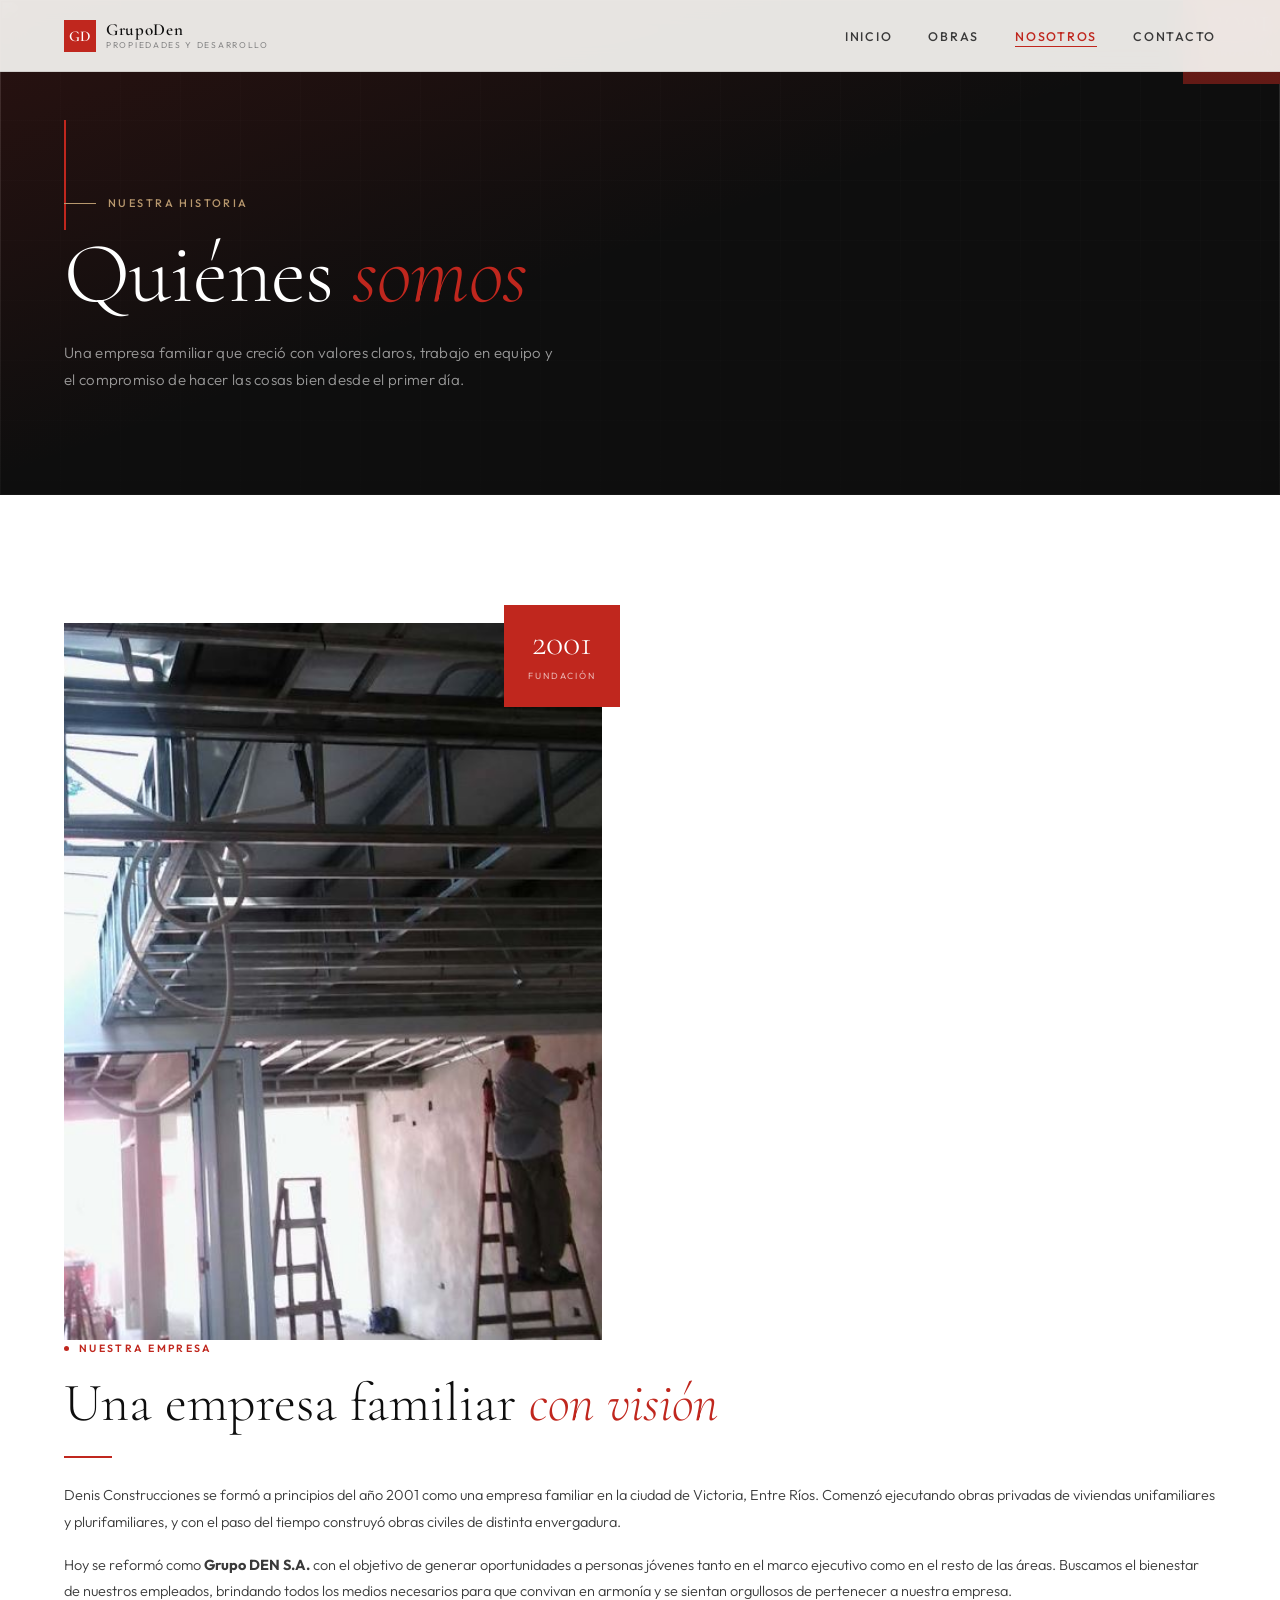
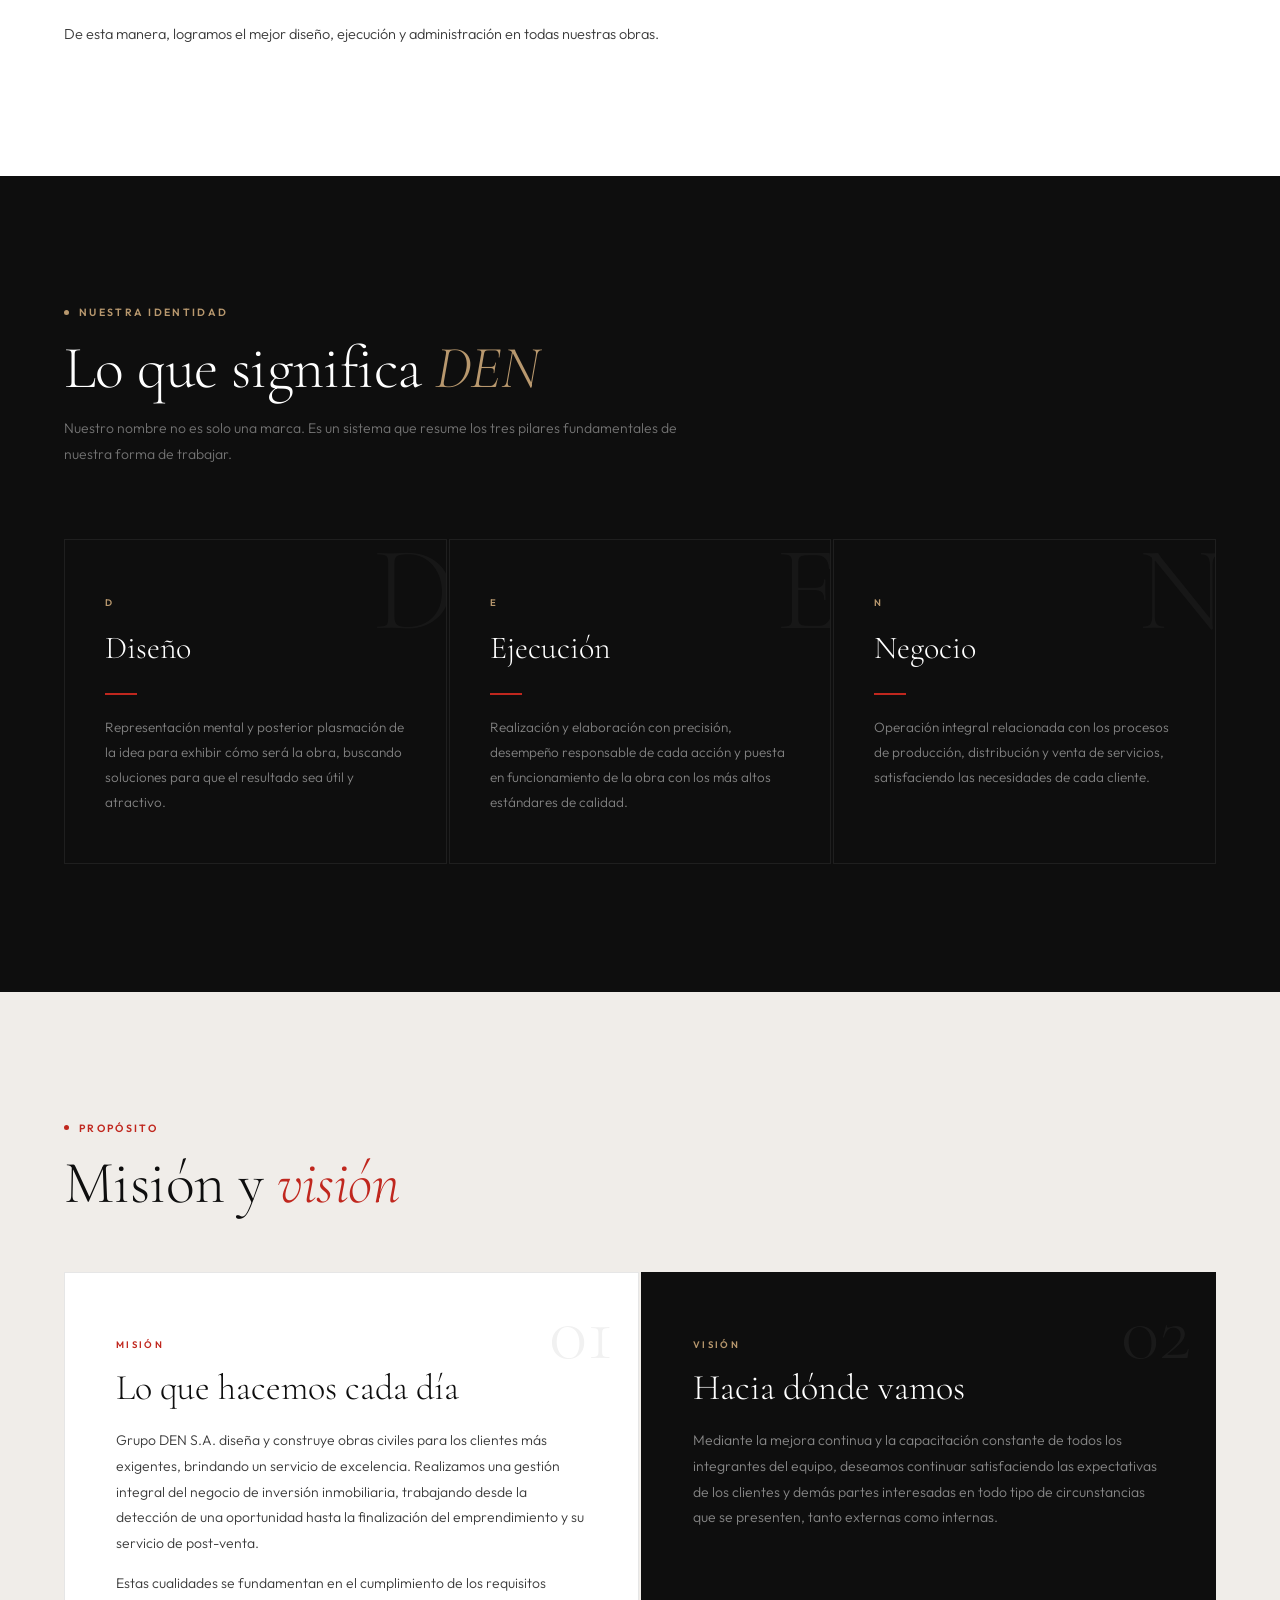
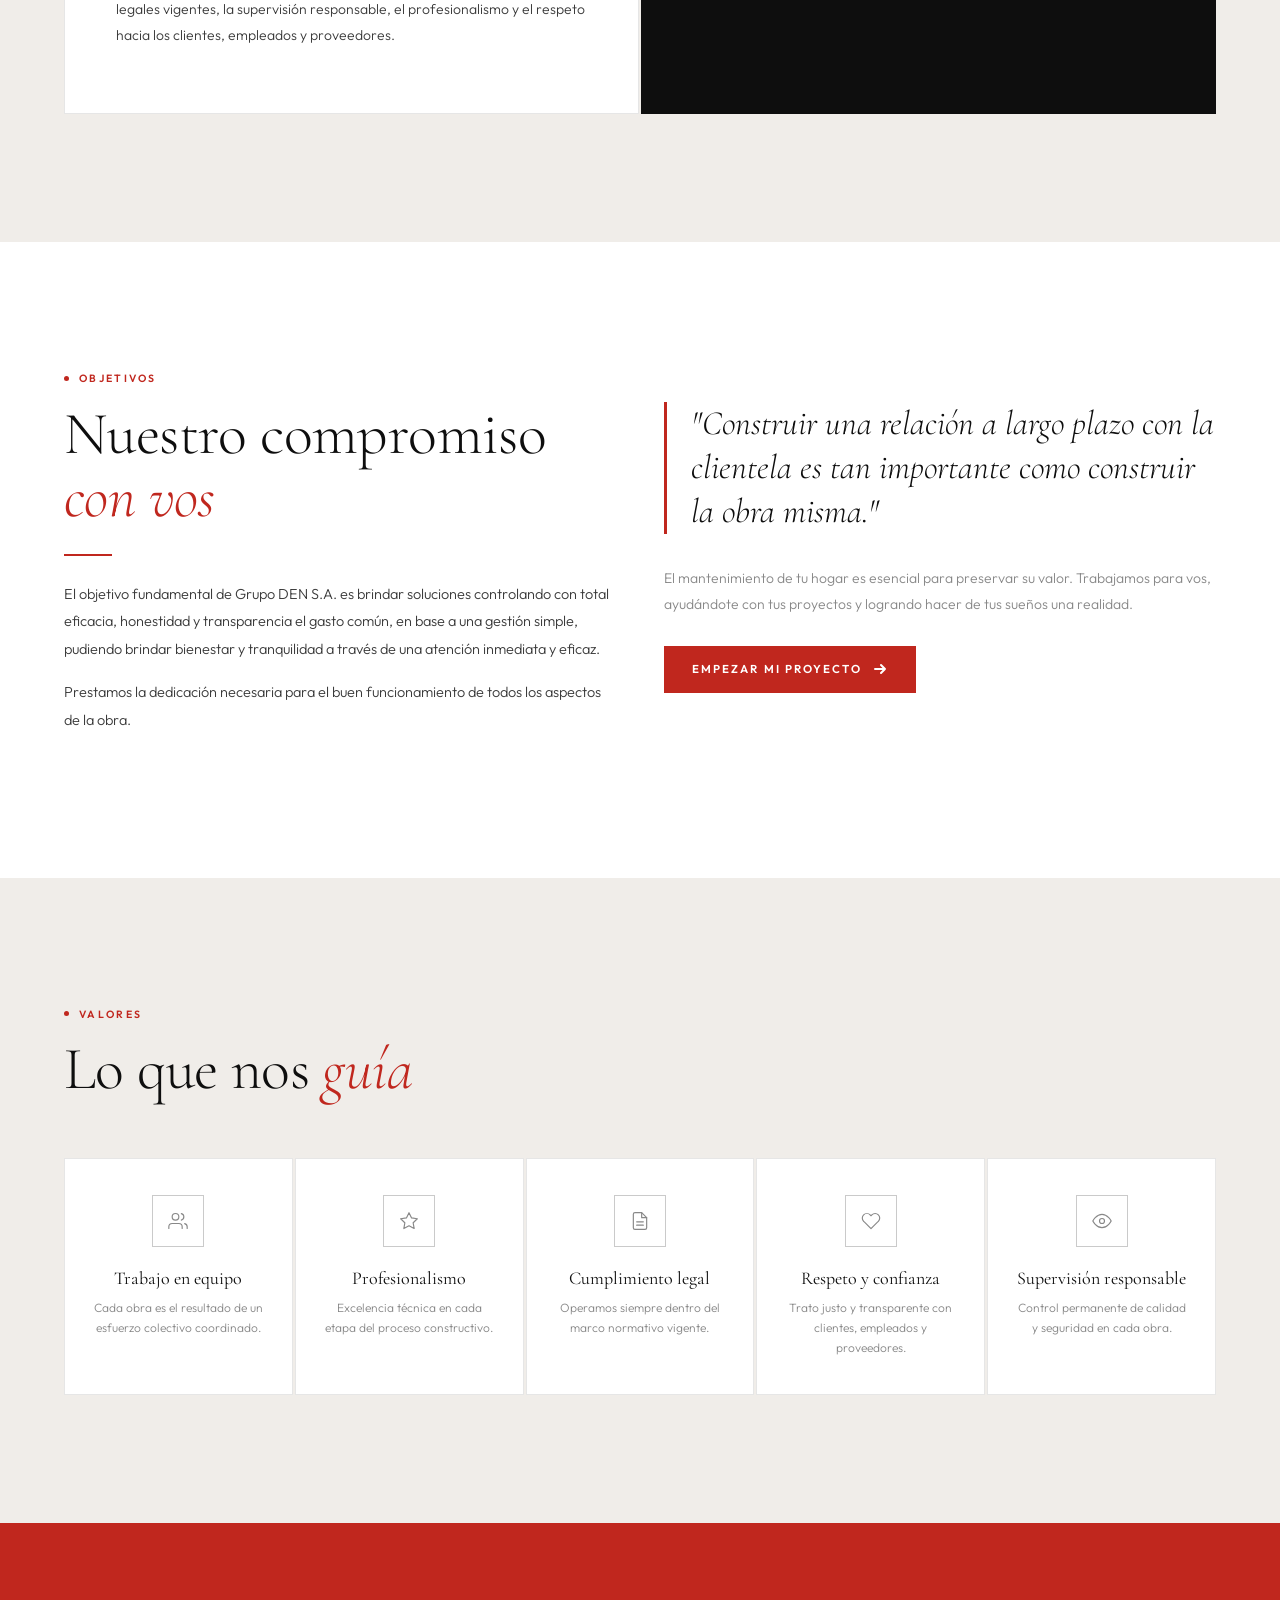
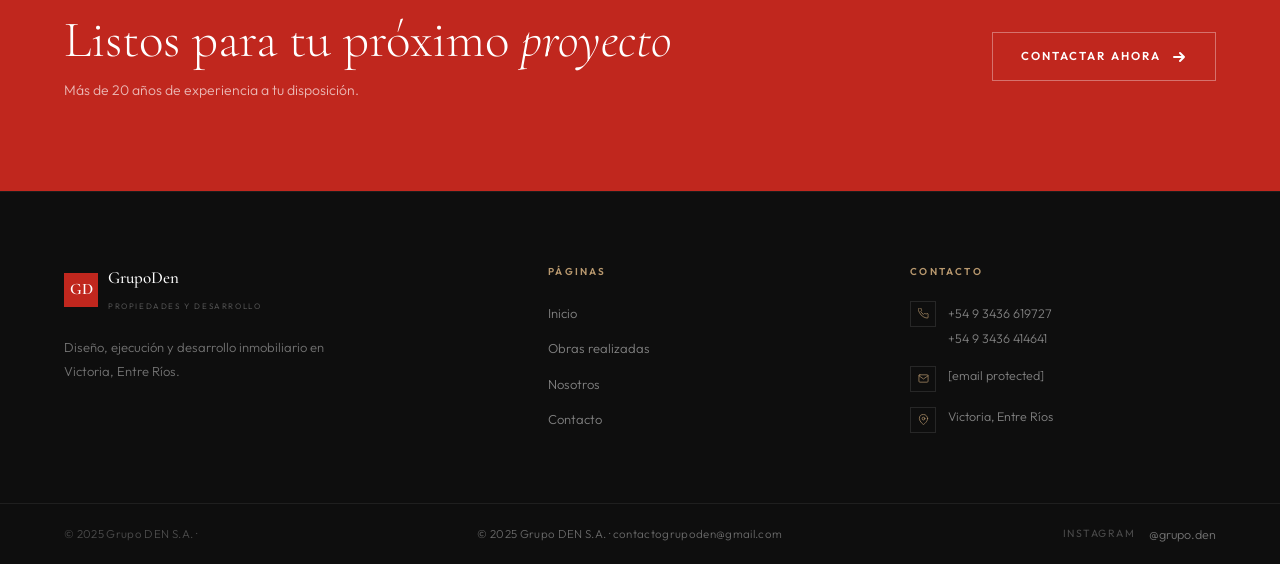
==== commit b5df81c3: "google form" ====
--- a/acerca.html
+++ b/acerca.html
@@ -318,7 +318,7 @@
   <section class="section section--white">
     <div class="historia-grid">
       <div class="historia-img-wrap reveal">
-        <img src="https://images.unsplash.com/photo-1581578731548-c64695cc6952?w=800&q=80&auto=format&fit=crop" alt="Equipo Grupo DEN" loading="lazy" />
+        <img src="./img/foto9.JPG" alt="Equipo Grupo DEN" loading="lazy" />
         <div class="historia-year">
           <strong>2001</strong>
           <span>Fundación</span>
